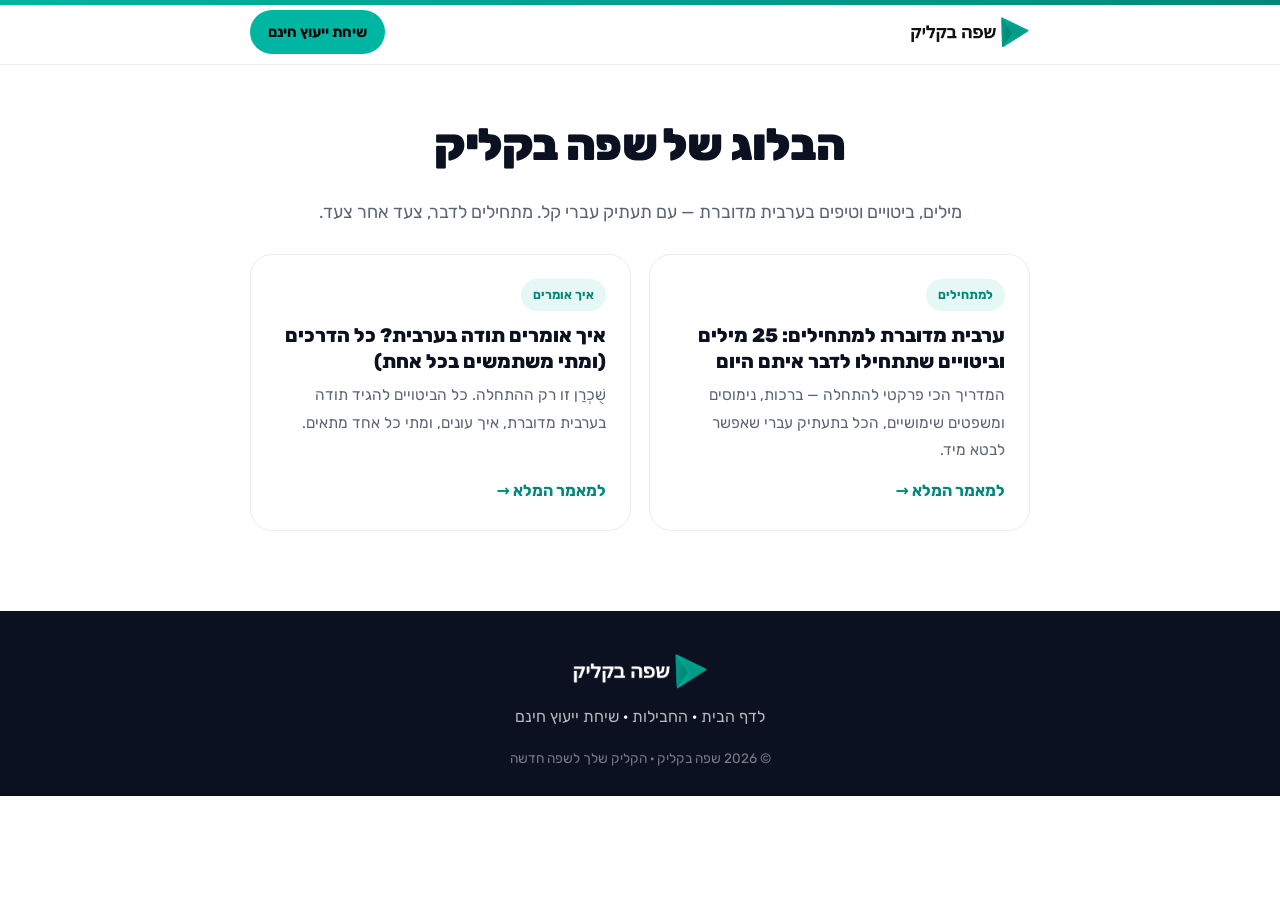
==== blog/index.html @ 8ed282f0 "Add SEO blog: index + 2 cornerstone articles (trinity tables, Article/FAQ/Breadcrumb schema), nav+si" ====
<!doctype html>
<html lang="he" dir="rtl">
<head>
<meta charset="utf-8">
<meta name="viewport" content="width=device-width, initial-scale=1.0">
<title>הבלוג של שפה בקליק — ערבית מדוברת, מילים, ביטויים וטיפים</title>
<meta name="description" content="מדריכים, מילים וביטויים בערבית מדוברת לדוברי עברית — עם תעתיק עברי קל. ללמוד לדבר ערבית בביטחון, צעד אחר צעד.">
<link rel="canonical" href="https://shadinajem1988-maker.github.io/shafa-bclick-landing/blog/">
<link rel="icon" type="image/png" href="../assets/favicon.png">
<meta property="og:type" content="website">
<meta property="og:title" content="הבלוג של שפה בקליק — ערבית מדוברת בקלות">
<meta property="og:description" content="מדריכים, מילים וביטויים בערבית מדוברת לדוברי עברית, עם תעתיק עברי קל.">
<meta property="og:image" content="https://shadinajem1988-maker.github.io/shafa-bclick-landing/assets/og-image.png">
<meta property="og:url" content="https://shadinajem1988-maker.github.io/shafa-bclick-landing/blog/">
<link rel="preconnect" href="https://fonts.googleapis.com">
<link rel="preconnect" href="https://fonts.gstatic.com" crossorigin>
<link href="https://fonts.googleapis.com/css2?family=Rubik:wght@400;500;700;800;900&family=Heebo:wght@400;500;700;800&family=Noto+Sans+Arabic:wght@500;700&display=swap" rel="stylesheet">
<link rel="stylesheet" href="blog.css">
<script type="application/ld+json">
{"@context":"https://schema.org","@type":"Blog","name":"הבלוג של שפה בקליק","url":"https://shadinajem1988-maker.github.io/shafa-bclick-landing/blog/","description":"מדריכים ומילים בערבית מדוברת לדוברי עברית.","publisher":{"@type":"Organization","name":"שפה בקליק"}}
</script>
</head>
<body>
<div class="bar"></div>
<header class="site">
  <div class="row">
    <a href="../"><img src="../assets/logo-header.png" alt="שפה בקליק"></a>
    <a class="cta" href="../#lead">שיחת ייעוץ חינם</a>
  </div>
</header>

<div class="wrap">
  <div class="blog-hero">
    <h1>הבלוג של שפה בקליק</h1>
    <p>מילים, ביטויים וטיפים בערבית מדוברת — עם תעתיק עברי קל. מתחילים לדבר, צעד אחר צעד.</p>
  </div>

  <div class="cards">
    <a class="card" href="ervit-meduberet-lamatchilim.html">
      <span class="tag">למתחילים</span>
      <h2>ערבית מדוברת למתחילים: 25 מילים וביטויים שתתחילו לדבר איתם היום</h2>
      <p>המדריך הכי פרקטי להתחלה — ברכות, נימוסים ומשפטים שימושיים, הכל בתעתיק עברי שאפשר לבטא מיד.</p>
      <span class="more">למאמר המלא →</span>
    </a>
    <a class="card" href="eich-omrim-toda-bearavit.html">
      <span class="tag">איך אומרים</span>
      <h2>איך אומרים תודה בערבית? כל הדרכים (ומתי משתמשים בכל אחת)</h2>
      <p>שֻׁכְרַן זו רק ההתחלה. כל הביטויים להגיד תודה בערבית מדוברת, איך עונים, ומתי כל אחד מתאים.</p>
      <span class="more">למאמר המלא →</span>
    </a>
  </div>
</div>

<footer class="site">
  <div class="row">
    <a href="../"><img src="../assets/logo-footer.png" alt="שפה בקליק"></a>
    <div><a href="../">לדף הבית</a> · <a href="../#pricing">החבילות</a> · <a href="../#lead">שיחת ייעוץ חינם</a></div>
    <div class="small">© 2026 שפה בקליק · הקליק שלך לשפה חדשה</div>
  </div>
</footer>
</body>
</html>
---- blog/blog.css ----
/* ====================================================================
   שפה בקליק — בלוג | עיצוב מותג (לבן היי-טק · טורקיז)
   משותף לכל המאמרים. נטען ע"י כל עמודי הבלוג.
   ==================================================================== */
:root{
  --white:#fff; --bg-alt:#f6f9fb; --ink:#0b1120; --ink-soft:#15181d;
  --gray:#5a6472; --gray-soft:#8a94a3;
  --teal:#00B5A1; --teal-dark:#00897B; --teal-soft:rgba(0,181,161,.1);
  --border:#e8edf3; --radius:16px; --radius-lg:22px;
  --shadow:0 4px 15px rgba(0,0,0,.05); --shadow-lg:0 14px 44px rgba(0,0,0,.09);
  --maxw:820px; --font:'Rubik','Heebo',system-ui,sans-serif; --font-ar:'Noto Sans Arabic',sans-serif;
}
*{margin:0;padding:0;box-sizing:border-box}
html{scroll-behavior:smooth}
body{font-family:var(--font);background:var(--white);color:var(--ink-soft);line-height:1.8;overflow-x:hidden;-webkit-font-smoothing:antialiased}
a{color:var(--teal-dark);text-decoration:none}
a:hover{text-decoration:underline}
img{max-width:100%;display:block}
.wrap{max-width:var(--maxw);margin-inline:auto;padding-inline:20px}
.bar{position:fixed;top:0;left:0;right:0;height:5px;background:linear-gradient(90deg,var(--teal),var(--teal-dark));z-index:100}

/* header */
header.site{position:sticky;top:0;z-index:90;background:rgba(255,255,255,.9);backdrop-filter:blur(12px);border-bottom:1px solid var(--border)}
header.site .row{display:flex;align-items:center;justify-content:space-between;height:64px;max-width:var(--maxw);margin-inline:auto;padding-inline:20px}
header.site img{height:34px}
header.site .cta{background:var(--teal);color:#000;font-weight:700;padding:9px 18px;border-radius:50px;font-size:.92rem}
header.site .cta:hover{background:var(--teal-dark);color:#fff;text-decoration:none}

/* breadcrumb */
.crumbs{font-size:.85rem;color:var(--gray-soft);margin:22px 0 6px}
.crumbs a{color:var(--gray)}

/* article */
article{padding:8px 0 40px}
article h1{font-size:clamp(1.7rem,4.4vw,2.5rem);font-weight:900;line-height:1.18;letter-spacing:-.6px;color:var(--ink);margin:10px 0 14px}
.meta{display:flex;flex-wrap:wrap;gap:10px 16px;align-items:center;color:var(--gray-soft);font-size:.9rem;margin-bottom:24px}
.meta .au{display:flex;align-items:center;gap:8px}
.meta .av{width:34px;height:34px;border-radius:50%;background:linear-gradient(135deg,var(--teal),var(--teal-dark));display:grid;place-items:center;color:#fff;font-weight:800;font-size:.85rem}
article h2{font-size:clamp(1.35rem,2.8vw,1.7rem);font-weight:800;color:var(--ink);margin:34px 0 12px;letter-spacing:-.3px}
article h3{font-size:1.18rem;font-weight:700;color:var(--ink);margin:22px 0 8px}
article p{margin-bottom:16px;color:var(--ink-soft)}
article ul,article ol{margin:0 22px 18px 0;padding-right:6px}
article li{margin-bottom:8px}
article .lead{font-size:1.15rem;color:var(--gray);background:var(--bg-alt);border-right:4px solid var(--teal);border-radius:12px;padding:16px 18px}
.hero-img{border-radius:var(--radius-lg);box-shadow:var(--shadow-lg);margin:0 0 26px;width:100%}

/* trinity table */
.trinity-table{width:100%;border-collapse:collapse;margin:18px 0 24px;font-size:1rem;box-shadow:var(--shadow);border-radius:14px;overflow:hidden}
.trinity-table thead{background:var(--ink);color:#fff}
.trinity-table th,.trinity-table td{padding:11px 13px;text-align:right;border-bottom:1px solid var(--border)}
.trinity-table tbody tr:nth-child(even){background:var(--bg-alt)}
.trinity-table .tr-translit{color:var(--teal-dark);font-weight:800;white-space:nowrap}
.trinity-table .tr-ar{font-family:var(--font-ar);font-size:1.25rem;color:var(--ink);direction:rtl;white-space:nowrap}
.trinity-table tbody tr:hover{background:var(--teal-soft)}

/* local tip */
.tip{background:var(--teal-soft);border:1px solid var(--teal);border-radius:var(--radius);padding:18px 20px;margin:24px 0}
.tip b{color:var(--teal-dark)}

/* CTA box */
.cta-box{background:linear-gradient(135deg,var(--ink),#16181d);color:#fff;border-radius:var(--radius-lg);padding:30px 26px;margin:34px 0;text-align:center;box-shadow:var(--shadow-lg)}
.cta-box h3{color:#fff;font-size:1.4rem;margin-bottom:8px}
.cta-box p{color:rgba(255,255,255,.7);margin-bottom:18px}
.cta-box a.btn{display:inline-block;background:var(--teal);color:#000;font-weight:800;padding:15px 30px;border-radius:50px;font-size:1.05rem}
.cta-box a.btn:hover{background:#fff;text-decoration:none}

/* FAQ */
.faq details{border:1px solid var(--border);border-radius:var(--radius);margin-bottom:11px;background:#fff;overflow:hidden}
.faq summary{cursor:pointer;padding:16px 18px;font-weight:700;color:var(--ink);list-style:none;display:flex;justify-content:space-between;gap:12px}
.faq summary::-webkit-details-marker{display:none}
.faq summary .ic{color:var(--teal-dark);font-weight:900;transition:.2s}
.faq details[open] summary .ic{transform:rotate(45deg)}
.faq .ans{padding:0 18px 16px;color:var(--gray)}

/* author + related */
.author{display:flex;gap:14px;align-items:center;background:var(--bg-alt);border-radius:var(--radius);padding:18px;margin:30px 0}
.author .av{width:54px;height:54px;border-radius:50%;background:linear-gradient(135deg,var(--teal),var(--teal-dark));display:grid;place-items:center;color:#fff;font-weight:800;flex:none}
.author b{color:var(--ink)}
.author span{color:var(--gray);font-size:.92rem}
.related{margin:30px 0}
.related h2{margin-bottom:14px}
.related a{display:block;background:#fff;border:1px solid var(--border);border-radius:12px;padding:14px 16px;margin-bottom:10px;color:var(--ink);font-weight:600;transition:.2s}
.related a:hover{border-color:var(--teal);text-decoration:none;transform:translateX(-3px)}
.related a span{color:var(--gray-soft);font-weight:400;font-size:.88rem;display:block;margin-top:2px}

/* blog index cards */
.blog-hero{text-align:center;padding:40px 0 26px}
.blog-hero h1{font-size:clamp(1.9rem,5vw,2.8rem);font-weight:900;color:var(--ink);letter-spacing:-.6px}
.blog-hero p{color:var(--gray);font-size:1.12rem;margin-top:10px}
.cards{display:grid;grid-template-columns:1fr 1fr;gap:18px;padding-bottom:50px}
.card{background:#fff;border:1px solid var(--border);border-radius:var(--radius-lg);padding:24px;transition:.25s;display:flex;flex-direction:column}
.card:hover{box-shadow:var(--shadow-lg);transform:translateY(-5px);border-color:var(--teal)}
.card .tag{align-self:flex-start;background:var(--teal-soft);color:var(--teal-dark);font-weight:700;font-size:.78rem;padding:5px 12px;border-radius:50px;margin-bottom:12px}
.card h2{font-size:1.22rem;font-weight:800;color:var(--ink);margin-bottom:8px;line-height:1.3}
.card p{color:var(--gray);font-size:.96rem;flex:1}
.card .more{color:var(--teal-dark);font-weight:700;margin-top:12px}

/* footer */
footer.site{background:var(--ink);color:#fff;padding:40px 0 26px;margin-top:30px}
footer.site .row{max-width:var(--maxw);margin-inline:auto;padding-inline:20px;text-align:center}
footer.site img{height:40px;margin:0 auto 12px}
footer.site a{color:rgba(255,255,255,.7)}
footer.site .small{color:rgba(255,255,255,.45);font-size:.85rem;margin-top:14px}

@media(max-width:640px){
  .cards{grid-template-columns:1fr}
  .trinity-table{font-size:.95rem;display:block;overflow-x:auto}
  article ul,article ol{margin-right:18px}
}
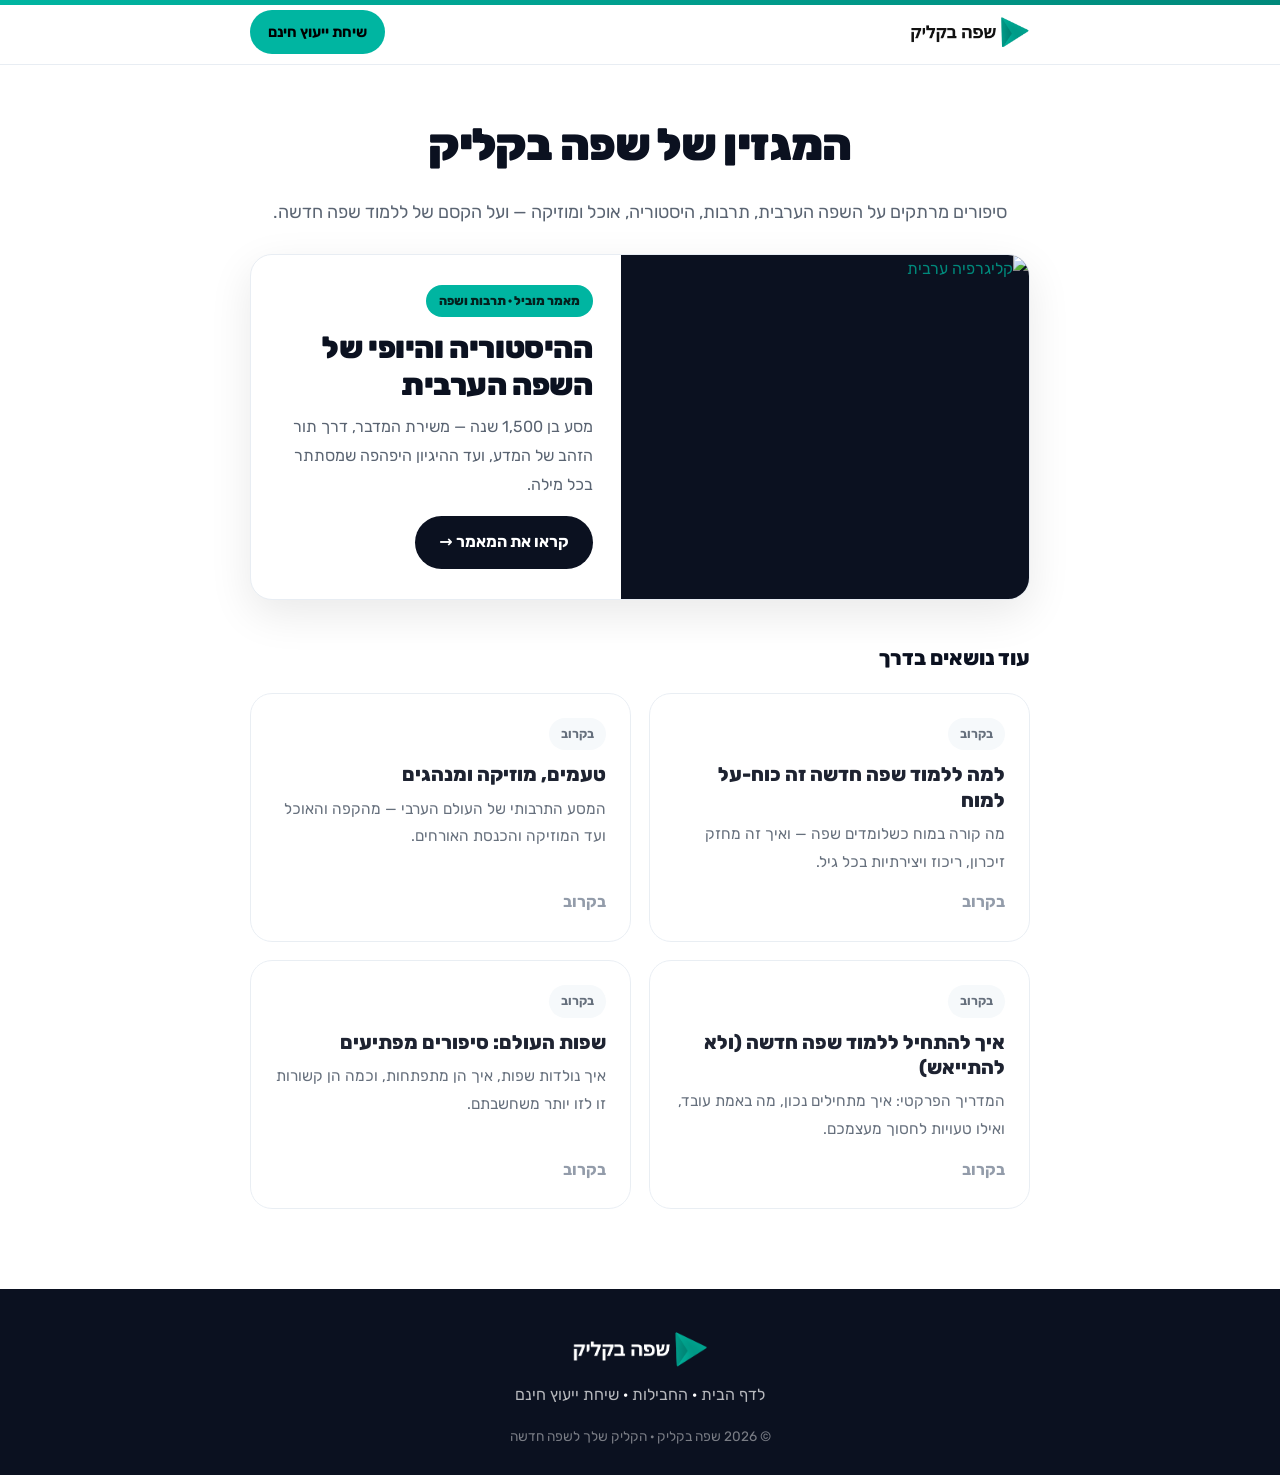
==== commit b1c2d4a0: "Magazine upgrade: premium editorial article (history of Arabic) with real images; redesigned blog in" ====
--- a/blog/index.html
+++ b/blog/index.html
@@ -3,22 +3,37 @@
 <head>
 <meta charset="utf-8">
 <meta name="viewport" content="width=device-width, initial-scale=1.0">
-<title>הבלוג של שפה בקליק — ערבית מדוברת, מילים, ביטויים וטיפים</title>
-<meta name="description" content="מדריכים, מילים וביטויים בערבית מדוברת לדוברי עברית — עם תעתיק עברי קל. ללמוד לדבר ערבית בביטחון, צעד אחר צעד.">
+<title>מאמרים | שפה בקליק — שפה, תרבות, היסטוריה והמוח</title>
+<meta name="description" content="מגזין שפה בקליק: מאמרים מרתקים על השפה הערבית, היסטוריה, תרבות, אוכל, מוזיקה, ועל הקסם של ללמוד שפה חדשה.">
 <link rel="canonical" href="https://shadinajem1988-maker.github.io/shafa-bclick-landing/blog/">
 <link rel="icon" type="image/png" href="../assets/favicon.png">
 <meta property="og:type" content="website">
-<meta property="og:title" content="הבלוג של שפה בקליק — ערבית מדוברת בקלות">
-<meta property="og:description" content="מדריכים, מילים וביטויים בערבית מדוברת לדוברי עברית, עם תעתיק עברי קל.">
+<meta property="og:title" content="מאמרים | שפה בקליק — שפה, תרבות, היסטוריה והמוח">
+<meta property="og:description" content="מגזין שפה בקליק: מאמרים מרתקים על השפה הערבית, תרבות, היסטוריה, והקסם של ללמוד שפה חדשה.">
 <meta property="og:image" content="https://shadinajem1988-maker.github.io/shafa-bclick-landing/assets/og-image.png">
 <meta property="og:url" content="https://shadinajem1988-maker.github.io/shafa-bclick-landing/blog/">
 <link rel="preconnect" href="https://fonts.googleapis.com">
 <link rel="preconnect" href="https://fonts.gstatic.com" crossorigin>
 <link href="https://fonts.googleapis.com/css2?family=Rubik:wght@400;500;700;800;900&family=Heebo:wght@400;500;700;800&family=Noto+Sans+Arabic:wght@500;700&display=swap" rel="stylesheet">
 <link rel="stylesheet" href="blog.css">
-<script type="application/ld+json">
-{"@context":"https://schema.org","@type":"Blog","name":"הבלוג של שפה בקליק","url":"https://shadinajem1988-maker.github.io/shafa-bclick-landing/blog/","description":"מדריכים ומילים בערבית מדוברת לדוברי עברית.","publisher":{"@type":"Organization","name":"שפה בקליק"}}
-</script>
+<style>
+  .feat{display:grid;grid-template-columns:1.05fr .95fr;gap:0;background:#fff;border:1px solid var(--border);border-radius:var(--radius-lg);overflow:hidden;box-shadow:var(--shadow-lg);margin-bottom:40px}
+  .feat .ph{position:relative;min-height:280px;background:#0b1120}
+  .feat .ph img{position:absolute;inset:0;width:100%;height:100%;object-fit:cover}
+  .feat .tx{padding:30px 28px;display:flex;flex-direction:column;justify-content:center}
+  .feat .tag{align-self:flex-start;background:var(--teal);color:#04211e;font-weight:800;font-size:.78rem;padding:5px 13px;border-radius:50px;margin-bottom:13px}
+  .feat h2{font-size:clamp(1.4rem,2.6vw,1.9rem);font-weight:900;color:var(--ink);line-height:1.2;letter-spacing:-.4px;margin-bottom:10px}
+  .feat p{color:var(--gray);margin-bottom:16px}
+  .feat .go{align-self:flex-start;background:var(--ink);color:#fff;font-weight:700;padding:12px 24px;border-radius:50px}
+  .feat .go:hover{background:var(--teal-dark);text-decoration:none}
+  .soon-h{font-size:1.3rem;font-weight:800;color:var(--ink);margin:6px 0 16px}
+  .soon{opacity:.92}
+  .soon .tag{background:var(--bg-alt);color:var(--gray)}
+  .soon .card{cursor:default}
+  .soon .card:hover{transform:none;border-color:var(--border);box-shadow:none}
+  .soon .more{color:var(--gray-soft)}
+  @media(max-width:700px){.feat{grid-template-columns:1fr}.feat .ph{min-height:200px}}
+</style>
 </head>
 <body>
 <div class="bar"></div>
@@ -31,23 +46,47 @@
 
 <div class="wrap">
   <div class="blog-hero">
-    <h1>הבלוג של שפה בקליק</h1>
-    <p>מילים, ביטויים וטיפים בערבית מדוברת — עם תעתיק עברי קל. מתחילים לדבר, צעד אחר צעד.</p>
+    <h1>המגזין של שפה בקליק</h1>
+    <p>סיפורים מרתקים על השפה הערבית, תרבות, היסטוריה, אוכל ומוזיקה — ועל הקסם של ללמוד שפה חדשה.</p>
   </div>
 
-  <div class="cards">
-    <a class="card" href="ervit-meduberet-lamatchilim.html">
-      <span class="tag">למתחילים</span>
-      <h2>ערבית מדוברת למתחילים: 25 מילים וביטויים שתתחילו לדבר איתם היום</h2>
-      <p>המדריך הכי פרקטי להתחלה — ברכות, נימוסים ומשפטים שימושיים, הכל בתעתיק עברי שאפשר לבטא מיד.</p>
-      <span class="more">למאמר המלא →</span>
-    </a>
-    <a class="card" href="eich-omrim-toda-bearavit.html">
-      <span class="tag">איך אומרים</span>
-      <h2>איך אומרים תודה בערבית? כל הדרכים (ומתי משתמשים בכל אחת)</h2>
-      <p>שֻׁכְרַן זו רק ההתחלה. כל הביטויים להגיד תודה בערבית מדוברת, איך עונים, ומתי כל אחד מתאים.</p>
-      <span class="more">למאמר המלא →</span>
-    </a>
+  <!-- מאמר מוביל -->
+  <a class="feat" href="historiat-hasafa-haaravit.html" aria-label="המאמר המוביל">
+    <span class="ph"><img src="https://upload.wikimedia.org/wikipedia/commons/thumb/1/1d/Arabic_calligraphy_by_Ahmad_Neyrizi%2C_Muraqqa-e_6021_%2802%29.jpg/800px-Arabic_calligraphy_by_Ahmad_Neyrizi%2C_Muraqqa-e_6021_%2802%29.jpg" alt="קליגרפיה ערבית" loading="eager"></span>
+    <span class="tx">
+      <span class="tag">מאמר מוביל · תרבות ושפה</span>
+      <h2>ההיסטוריה והיופי של השפה הערבית</h2>
+      <p>מסע בן 1,500 שנה — משירת המדבר, דרך תור הזהב של המדע, ועד ההיגיון היפהפה שמסתתר בכל מילה.</p>
+      <span class="go">קראו את המאמר →</span>
+    </span>
+  </a>
+
+  <h2 class="soon-h">עוד נושאים בדרך</h2>
+  <div class="cards soon">
+    <div class="card">
+      <span class="tag">בקרוב</span>
+      <h2>למה ללמוד שפה חדשה זה כוח-על למוח</h2>
+      <p>מה קורה במוח כשלומדים שפה — ואיך זה מחזק זיכרון, ריכוז ויצירתיות בכל גיל.</p>
+      <span class="more">בקרוב</span>
+    </div>
+    <div class="card">
+      <span class="tag">בקרוב</span>
+      <h2>טעמים, מוזיקה ומנהגים</h2>
+      <p>המסע התרבותי של העולם הערבי — מהקפה והאוכל ועד המוזיקה והכנסת האורחים.</p>
+      <span class="more">בקרוב</span>
+    </div>
+    <div class="card">
+      <span class="tag">בקרוב</span>
+      <h2>איך להתחיל ללמוד שפה חדשה (ולא להתייאש)</h2>
+      <p>המדריך הפרקטי: איך מתחילים נכון, מה באמת עובד, ואילו טעויות לחסוך מעצמכם.</p>
+      <span class="more">בקרוב</span>
+    </div>
+    <div class="card">
+      <span class="tag">בקרוב</span>
+      <h2>שפות העולם: סיפורים מפתיעים</h2>
+      <p>איך נולדות שפות, איך הן מתפתחות, וכמה הן קשורות זו לזו יותר משחשבתם.</p>
+      <span class="more">בקרוב</span>
+    </div>
   </div>
 </div>
 
--- a/blog/blog.css
+++ b/blog/blog.css
@@ -107,3 +107,62 @@
   .trinity-table{font-size:.95rem;display:block;overflow-x:auto}
   article ul,article ol{margin-right:18px}
 }
+
+/* ====================================================================
+   שכבת מגזין — מאמרים פרימיום (כיסוי, drop-cap, ציטוטים, figure)
+   ==================================================================== */
+.progress{position:fixed;top:0;left:0;height:4px;width:0;background:linear-gradient(90deg,var(--teal),var(--teal-dark));z-index:101;transition:width .1s linear}
+
+/* hero כיסוי דרמטי */
+.post-hero{position:relative;border-radius:0 0 28px 28px;overflow:hidden;margin-bottom:8px;min-height:clamp(320px,52vw,520px);display:flex;align-items:flex-end;background:#0b1120}
+.post-hero img{position:absolute;inset:0;width:100%;height:100%;object-fit:cover;opacity:.62}
+.post-hero::after{content:"";position:absolute;inset:0;background:linear-gradient(to top,rgba(7,12,20,.92) 0%,rgba(7,12,20,.55) 45%,rgba(7,12,20,.25) 100%)}
+.post-hero .ph-in{position:relative;z-index:2;max-width:var(--maxw);margin-inline:auto;padding:30px 20px 34px;width:100%}
+.post-hero .kicker{display:inline-block;background:var(--teal);color:#04211e;font-weight:800;font-size:.82rem;letter-spacing:.4px;padding:6px 15px;border-radius:50px;margin-bottom:14px}
+.post-hero h1{color:#fff;font-size:clamp(1.9rem,5vw,3.1rem);font-weight:900;line-height:1.12;letter-spacing:-.8px;text-shadow:0 2px 30px rgba(0,0,0,.4);margin:0}
+.post-hero .sub{color:rgba(255,255,255,.85);font-size:clamp(1.02rem,2vw,1.25rem);margin-top:12px;max-width:680px}
+.post-meta{display:flex;flex-wrap:wrap;gap:8px 16px;align-items:center;color:var(--gray-soft);font-size:.9rem;margin:18px 0 26px}
+.post-meta .au{display:flex;align-items:center;gap:8px;color:var(--gray)}
+.post-meta .av{width:34px;height:34px;border-radius:50%;background:linear-gradient(135deg,var(--teal),var(--teal-dark));display:grid;place-items:center;color:#fff;font-weight:800;font-size:.85rem}
+
+/* גוף מאמר מגזין */
+.post-body{font-size:1.12rem;line-height:1.95;color:#27313d}
+.post-body p{margin-bottom:20px}
+.post-body h2{font-size:clamp(1.4rem,3vw,1.9rem);font-weight:800;color:var(--ink);margin:38px 0 14px;letter-spacing:-.4px;position:relative;padding-right:16px}
+.post-body h2::before{content:"";position:absolute;right:0;top:.18em;bottom:.18em;width:5px;border-radius:3px;background:linear-gradient(var(--teal),var(--teal-dark))}
+.post-body h3{font-size:1.3rem;font-weight:700;color:var(--ink);margin:26px 0 10px}
+.post-body .dropcap::first-letter{float:right;font-size:3.4rem;line-height:.82;font-weight:900;color:var(--teal-dark);margin:6px 10px 0 6px;font-family:'Rubik',sans-serif}
+.post-body a{color:var(--teal-dark);font-weight:600;text-decoration:underline;text-decoration-color:rgba(0,137,123,.35)}
+
+/* figure עם קרדיט */
+figure.fig{margin:28px 0;border-radius:var(--radius-lg);overflow:hidden;box-shadow:var(--shadow-lg);background:var(--bg-alt)}
+figure.fig img{width:100%;display:block}
+figure.fig figcaption{font-size:.86rem;color:var(--gray);padding:11px 16px;background:#fff;border-top:1px solid var(--border)}
+figure.fig figcaption .cr{color:var(--gray-soft);font-size:.8rem}
+
+/* ציטוט בולט */
+.pullquote{margin:30px 0;padding:6px 26px;border-right:5px solid var(--teal);font-size:clamp(1.3rem,3vw,1.65rem);font-weight:800;color:var(--ink);line-height:1.4;letter-spacing:-.3px}
+.pullquote span{color:var(--teal-dark)}
+
+/* קופסת "מעניין לדעת" */
+.factbox{background:linear-gradient(150deg,var(--teal-soft),#fff);border:1px solid var(--teal);border-radius:var(--radius);padding:20px 22px;margin:26px 0}
+.factbox b{color:var(--teal-dark)}
+.factbox .h{display:flex;align-items:center;gap:9px;font-weight:800;color:var(--ink);margin-bottom:8px;font-size:1.08rem}
+
+/* מילה בערבית בתוך טקסט (inline) */
+.ar-in{font-family:var(--font-ar);font-weight:700;color:var(--ink);direction:rtl;unicode-bidi:isolate}
+.tl-in{color:var(--teal-dark);font-weight:800}
+
+/* מפריד ערבסק */
+.divider{display:flex;align-items:center;justify-content:center;gap:14px;margin:34px 0;color:var(--teal)}
+.divider::before,.divider::after{content:"";height:1px;flex:1;background:linear-gradient(90deg,transparent,var(--border),transparent)}
+.divider svg{width:30px;height:30px;flex:none;opacity:.8}
+
+/* מקורות/קרדיטים */
+.sources{font-size:.86rem;color:var(--gray-soft);border-top:1px solid var(--border);margin-top:34px;padding-top:16px}
+.sources a{color:var(--gray)}
+
+@media(max-width:640px){
+  .post-body{font-size:1.06rem}
+  .post-hero{border-radius:0 0 20px 20px}
+}
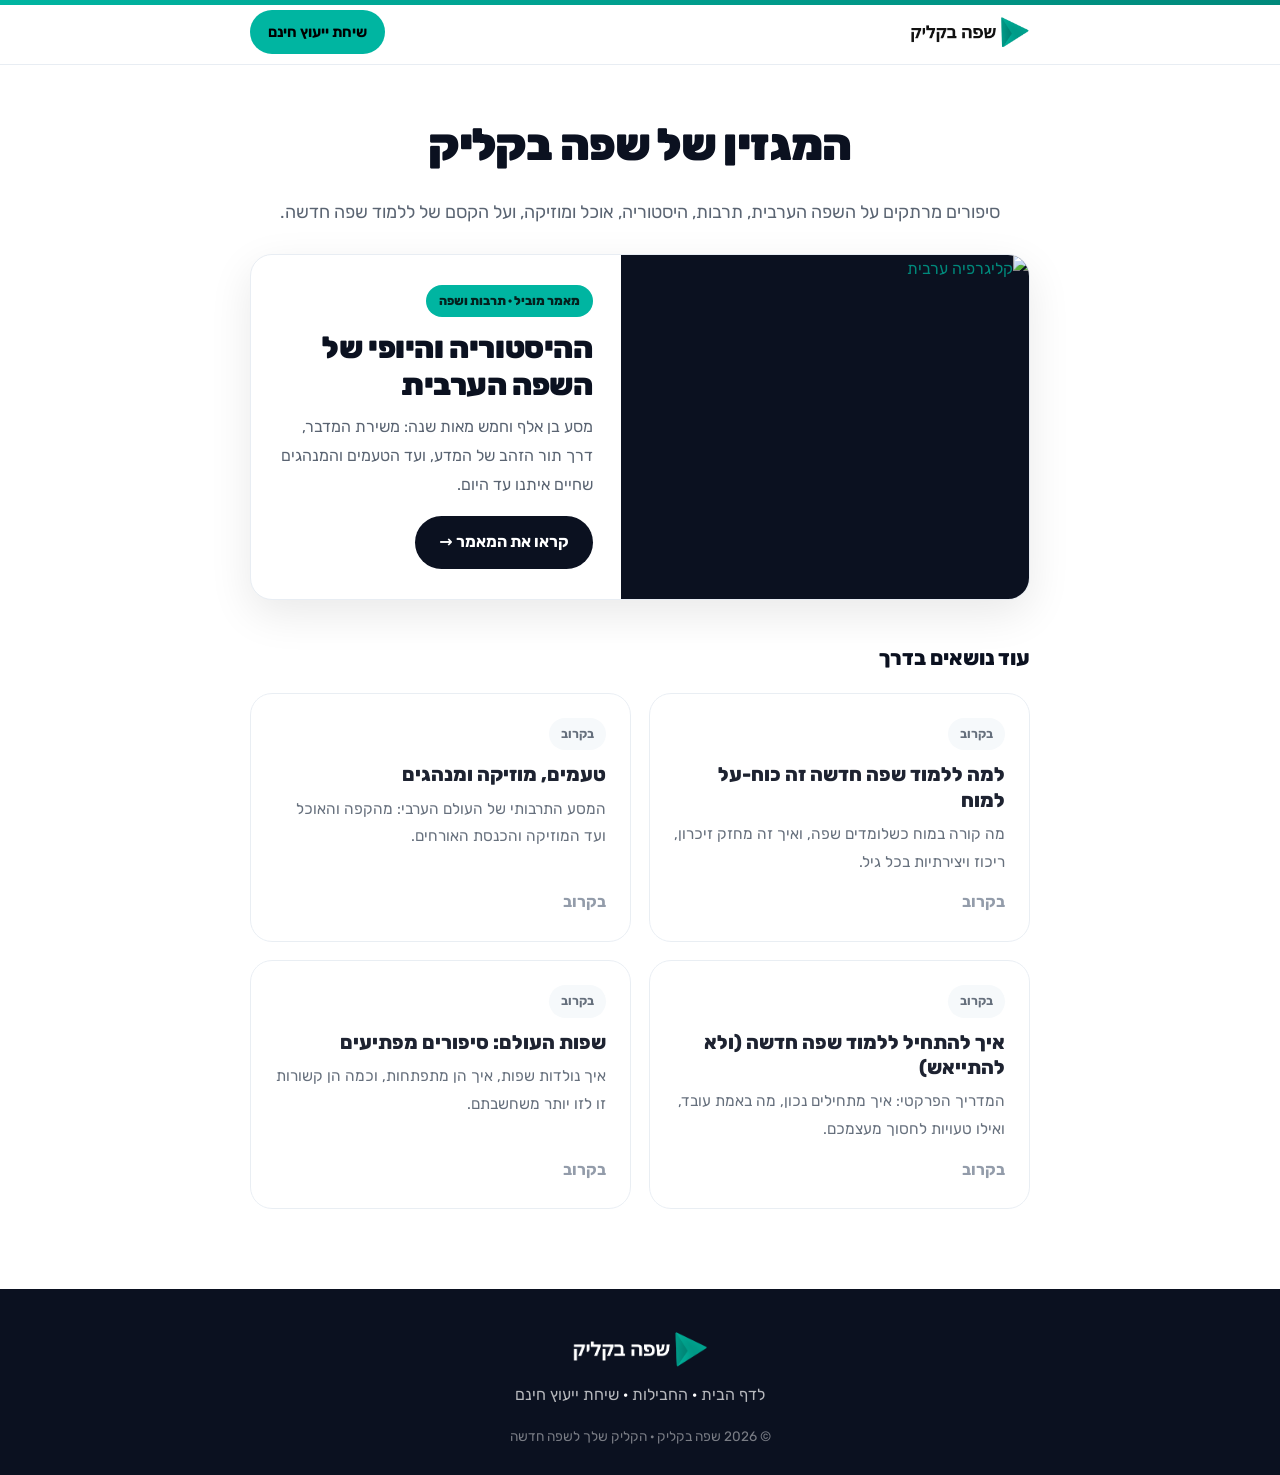
==== commit 37ff2d87: "Article v3: image in every section (8 verified Wikimedia images incl Petra/astronomy/book/newspaper)" ====
--- a/blog/index.html
+++ b/blog/index.html
@@ -3,12 +3,12 @@
 <head>
 <meta charset="utf-8">
 <meta name="viewport" content="width=device-width, initial-scale=1.0">
-<title>מאמרים | שפה בקליק — שפה, תרבות, היסטוריה והמוח</title>
+<title>מאמרים | שפה בקליק · שפה, תרבות והיסטוריה</title>
 <meta name="description" content="מגזין שפה בקליק: מאמרים מרתקים על השפה הערבית, היסטוריה, תרבות, אוכל, מוזיקה, ועל הקסם של ללמוד שפה חדשה.">
 <link rel="canonical" href="https://shadinajem1988-maker.github.io/shafa-bclick-landing/blog/">
 <link rel="icon" type="image/png" href="../assets/favicon.png">
 <meta property="og:type" content="website">
-<meta property="og:title" content="מאמרים | שפה בקליק — שפה, תרבות, היסטוריה והמוח">
+<meta property="og:title" content="מאמרים | שפה בקליק · שפה, תרבות והיסטוריה">
 <meta property="og:description" content="מגזין שפה בקליק: מאמרים מרתקים על השפה הערבית, תרבות, היסטוריה, והקסם של ללמוד שפה חדשה.">
 <meta property="og:image" content="https://shadinajem1988-maker.github.io/shafa-bclick-landing/assets/og-image.png">
 <meta property="og:url" content="https://shadinajem1988-maker.github.io/shafa-bclick-landing/blog/">
@@ -47,7 +47,7 @@
 <div class="wrap">
   <div class="blog-hero">
     <h1>המגזין של שפה בקליק</h1>
-    <p>סיפורים מרתקים על השפה הערבית, תרבות, היסטוריה, אוכל ומוזיקה — ועל הקסם של ללמוד שפה חדשה.</p>
+    <p>סיפורים מרתקים על השפה הערבית, תרבות, היסטוריה, אוכל ומוזיקה, ועל הקסם של ללמוד שפה חדשה.</p>
   </div>
 
   <!-- מאמר מוביל -->
@@ -56,7 +56,7 @@
     <span class="tx">
       <span class="tag">מאמר מוביל · תרבות ושפה</span>
       <h2>ההיסטוריה והיופי של השפה הערבית</h2>
-      <p>מסע בן 1,500 שנה — משירת המדבר, דרך תור הזהב של המדע, ועד ההיגיון היפהפה שמסתתר בכל מילה.</p>
+      <p>מסע בן אלף וחמש מאות שנה: משירת המדבר, דרך תור הזהב של המדע, ועד הטעמים והמנהגים שחיים איתנו עד היום.</p>
       <span class="go">קראו את המאמר →</span>
     </span>
   </a>
@@ -66,13 +66,13 @@
     <div class="card">
       <span class="tag">בקרוב</span>
       <h2>למה ללמוד שפה חדשה זה כוח-על למוח</h2>
-      <p>מה קורה במוח כשלומדים שפה — ואיך זה מחזק זיכרון, ריכוז ויצירתיות בכל גיל.</p>
+      <p>מה קורה במוח כשלומדים שפה, ואיך זה מחזק זיכרון, ריכוז ויצירתיות בכל גיל.</p>
       <span class="more">בקרוב</span>
     </div>
     <div class="card">
       <span class="tag">בקרוב</span>
       <h2>טעמים, מוזיקה ומנהגים</h2>
-      <p>המסע התרבותי של העולם הערבי — מהקפה והאוכל ועד המוזיקה והכנסת האורחים.</p>
+      <p>המסע התרבותי של העולם הערבי: מהקפה והאוכל ועד המוזיקה והכנסת האורחים.</p>
       <span class="more">בקרוב</span>
     </div>
     <div class="card">
--- a/blog/blog.css
+++ b/blog/blog.css
@@ -131,7 +131,8 @@
 .post-body h2{font-size:clamp(1.4rem,3vw,1.9rem);font-weight:800;color:var(--ink);margin:38px 0 14px;letter-spacing:-.4px;position:relative;padding-right:16px}
 .post-body h2::before{content:"";position:absolute;right:0;top:.18em;bottom:.18em;width:5px;border-radius:3px;background:linear-gradient(var(--teal),var(--teal-dark))}
 .post-body h3{font-size:1.3rem;font-weight:700;color:var(--ink);margin:26px 0 10px}
-.post-body .dropcap::first-letter{float:right;font-size:3.4rem;line-height:.82;font-weight:900;color:var(--teal-dark);margin:6px 10px 0 6px;font-family:'Rubik',sans-serif}
+.post-body .lead-in{font-size:1.18rem;color:#222}
+.post-body .lead-word{font-size:1.7rem;font-weight:900;color:var(--teal-dark);letter-spacing:-.5px}
 .post-body a{color:var(--teal-dark);font-weight:600;text-decoration:underline;text-decoration-color:rgba(0,137,123,.35)}
 
 /* figure עם קרדיט */
@@ -153,10 +154,10 @@
 .ar-in{font-family:var(--font-ar);font-weight:700;color:var(--ink);direction:rtl;unicode-bidi:isolate}
 .tl-in{color:var(--teal-dark);font-weight:800}
 
-/* מפריד ערבסק */
-.divider{display:flex;align-items:center;justify-content:center;gap:14px;margin:34px 0;color:var(--teal)}
-.divider::before,.divider::after{content:"";height:1px;flex:1;background:linear-gradient(90deg,transparent,var(--border),transparent)}
-.divider svg{width:30px;height:30px;flex:none;opacity:.8}
+/* מפריד נקי (ללא סמלים) */
+.divider{display:flex;align-items:center;justify-content:center;gap:16px;margin:36px 0}
+.divider::before,.divider::after{content:"";height:1px;flex:1;max-width:110px;background:var(--border)}
+.divider span{color:var(--teal-dark);letter-spacing:7px;font-weight:900;font-size:1rem}
 
 /* מקורות/קרדיטים */
 .sources{font-size:.86rem;color:var(--gray-soft);border-top:1px solid var(--border);margin-top:34px;padding-top:16px}
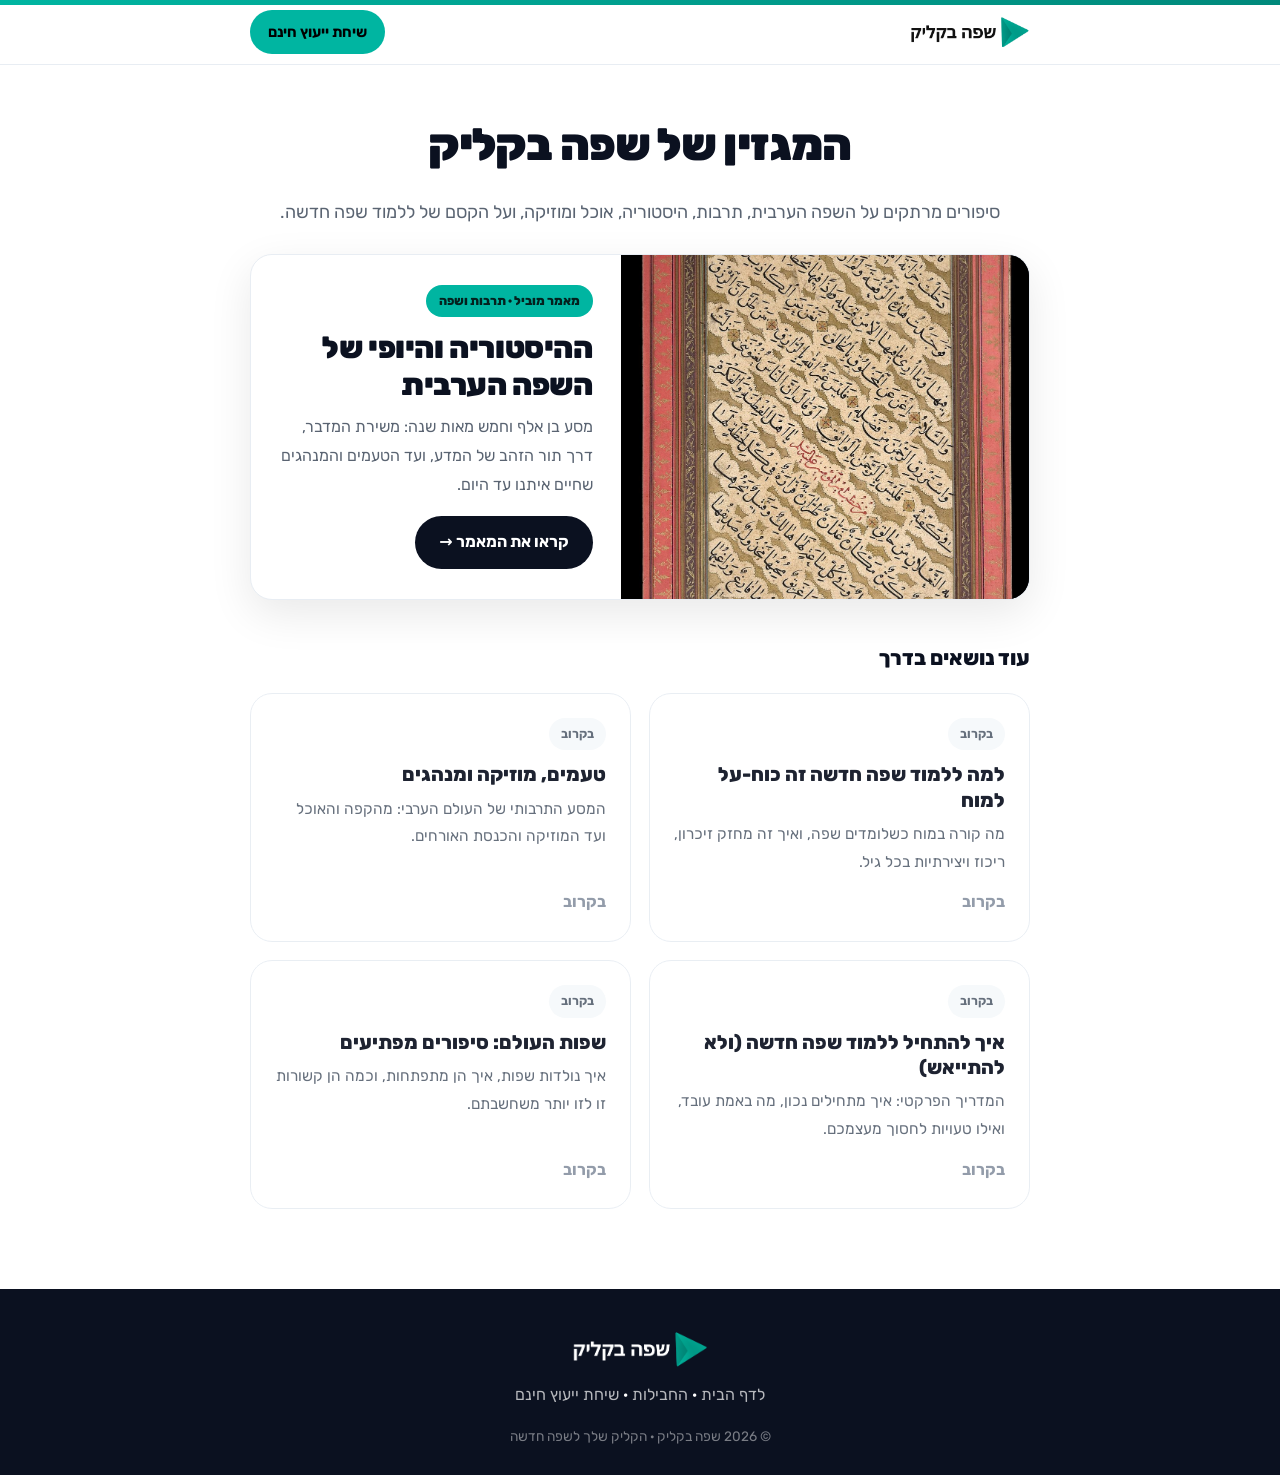
==== commit 2da498ba: "Self-host article images locally (blog/img) - fixes broken Wikimedia hotlinks (non-standard thumb si" ====
--- a/blog/index.html
+++ b/blog/index.html
@@ -52,7 +52,7 @@
 
   <!-- מאמר מוביל -->
   <a class="feat" href="historiat-hasafa-haaravit.html" aria-label="המאמר המוביל">
-    <span class="ph"><img src="https://upload.wikimedia.org/wikipedia/commons/thumb/1/1d/Arabic_calligraphy_by_Ahmad_Neyrizi%2C_Muraqqa-e_6021_%2802%29.jpg/800px-Arabic_calligraphy_by_Ahmad_Neyrizi%2C_Muraqqa-e_6021_%2802%29.jpg" alt="קליגרפיה ערבית" loading="eager"></span>
+    <span class="ph"><img src="img/calligraphy-hero.jpg" alt="קליגרפיה ערבית" loading="eager"></span>
     <span class="tx">
       <span class="tag">מאמר מוביל · תרבות ושפה</span>
       <h2>ההיסטוריה והיופי של השפה הערבית</h2>
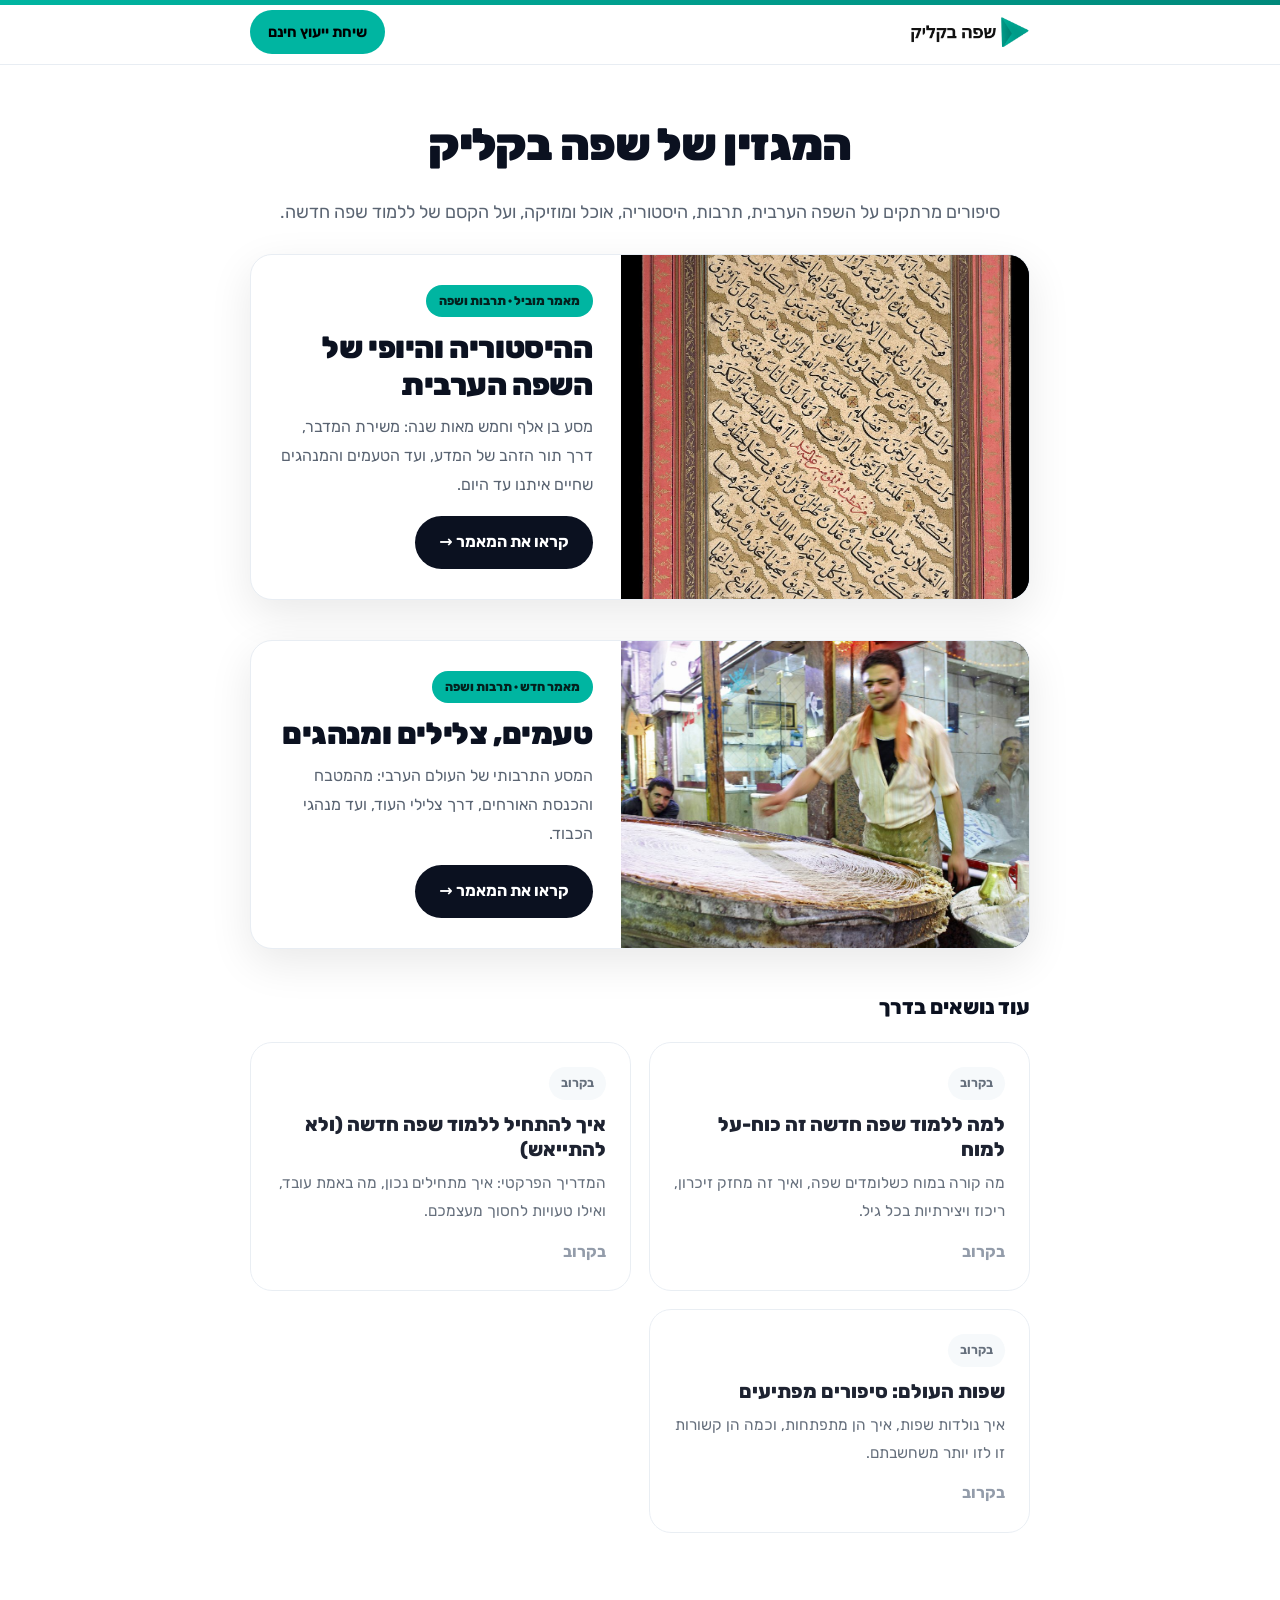
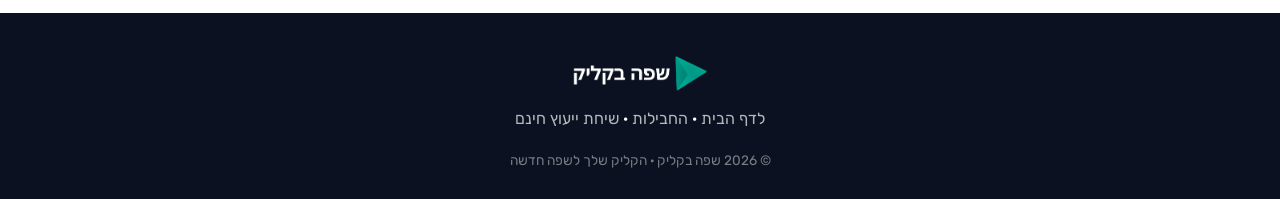
==== commit 2210b6ae: "Article 2: culture (food, music, customs) - same premium standard, self-hosted images, unique date, " ====
--- a/blog/index.html
+++ b/blog/index.html
@@ -61,18 +61,22 @@
     </span>
   </a>
 
+  <a class="feat" href="tarbut-aravit.html" aria-label="מאמר תרבות">
+    <span class="ph"><img src="img/kunafa.jpg" alt="תרבות ואוכל ערבי" loading="lazy"></span>
+    <span class="tx">
+      <span class="tag">מאמר חדש · תרבות ושפה</span>
+      <h2>טעמים, צלילים ומנהגים</h2>
+      <p>המסע התרבותי של העולם הערבי: מהמטבח והכנסת האורחים, דרך צלילי העוד, ועד מנהגי הכבוד.</p>
+      <span class="go">קראו את המאמר →</span>
+    </span>
+  </a>
+
   <h2 class="soon-h">עוד נושאים בדרך</h2>
   <div class="cards soon">
     <div class="card">
       <span class="tag">בקרוב</span>
       <h2>למה ללמוד שפה חדשה זה כוח-על למוח</h2>
       <p>מה קורה במוח כשלומדים שפה, ואיך זה מחזק זיכרון, ריכוז ויצירתיות בכל גיל.</p>
-      <span class="more">בקרוב</span>
-    </div>
-    <div class="card">
-      <span class="tag">בקרוב</span>
-      <h2>טעמים, מוזיקה ומנהגים</h2>
-      <p>המסע התרבותי של העולם הערבי: מהקפה והאוכל ועד המוזיקה והכנסת האורחים.</p>
       <span class="more">בקרוב</span>
     </div>
     <div class="card">
